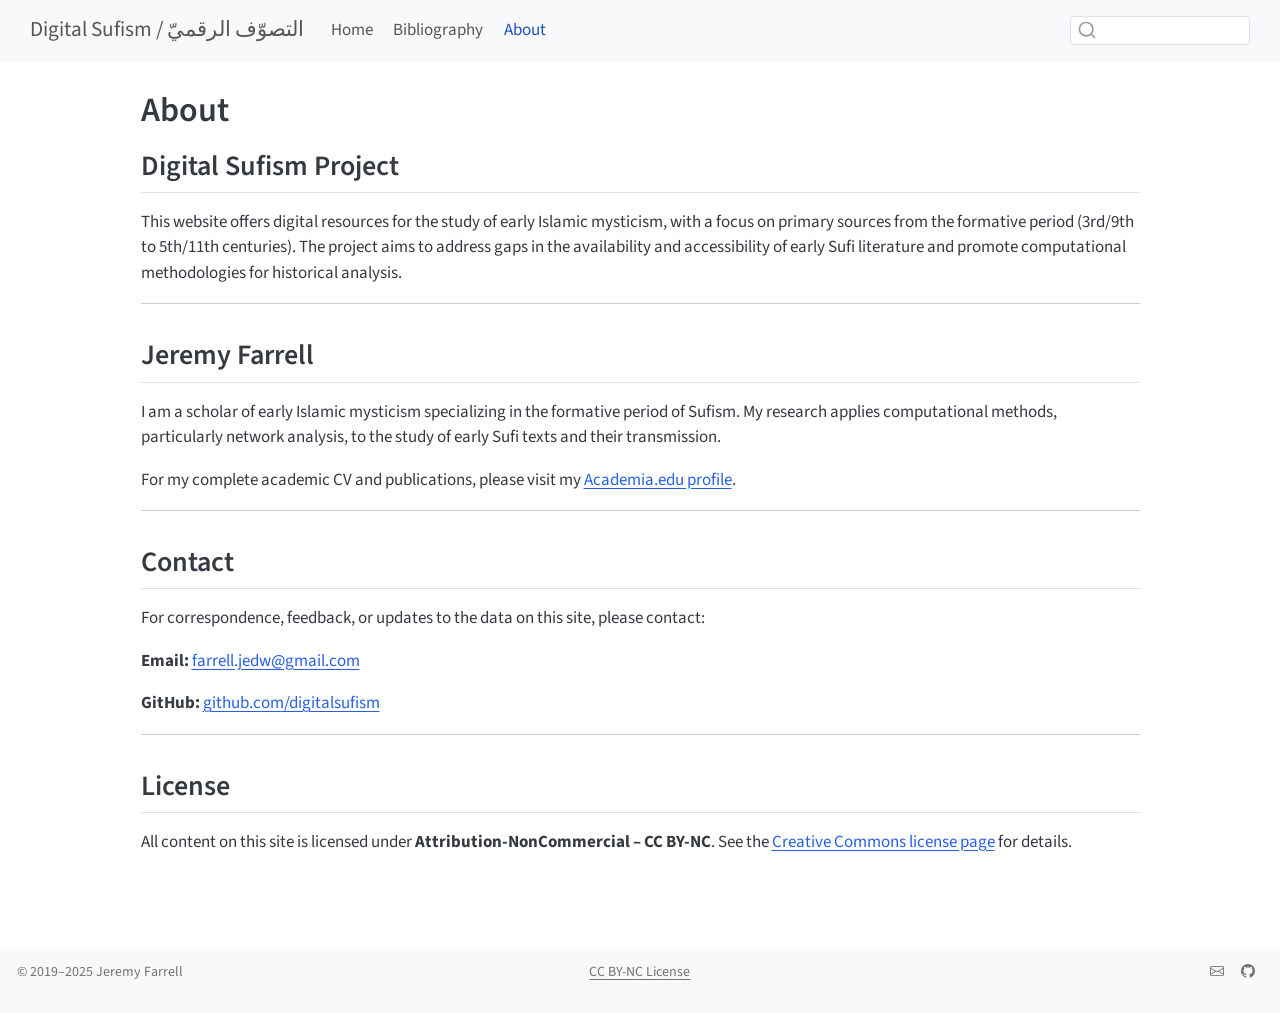
==== about.html @ 9f192f37 "Rebuild site with light theme and simplified navigation Major changes: - Switch to light theme (ligh" ====
<!DOCTYPE html>
<html xmlns="http://www.w3.org/1999/xhtml" lang="en" xml:lang="en"><head>

<meta charset="utf-8">
<meta name="generator" content="quarto-1.8.26">

<meta name="viewport" content="width=device-width, initial-scale=1.0, user-scalable=yes">


<title>About – Digital Sufism / التصوّف الرقميّ</title>
<style>
code{white-space: pre-wrap;}
span.smallcaps{font-variant: small-caps;}
div.columns{display: flex; gap: min(4vw, 1.5em);}
div.column{flex: auto; overflow-x: auto;}
div.hanging-indent{margin-left: 1.5em; text-indent: -1.5em;}
ul.task-list{list-style: none;}
ul.task-list li input[type="checkbox"] {
  width: 0.8em;
  margin: 0 0.8em 0.2em -1em; /* quarto-specific, see https://github.com/quarto-dev/quarto-cli/issues/4556 */ 
  vertical-align: middle;
}
</style>


<script src="site_libs/quarto-nav/quarto-nav.js"></script>
<script src="site_libs/quarto-nav/headroom.min.js"></script>
<script src="site_libs/clipboard/clipboard.min.js"></script>
<script src="site_libs/quarto-search/autocomplete.umd.js"></script>
<script src="site_libs/quarto-search/fuse.min.js"></script>
<script src="site_libs/quarto-search/quarto-search.js"></script>
<meta name="quarto:offset" content="./">
<link href="./img/sufi.png" rel="icon" type="image/png">
<script src="site_libs/quarto-html/quarto.js" type="module"></script>
<script src="site_libs/quarto-html/tabsets/tabsets.js" type="module"></script>
<script src="site_libs/quarto-html/axe/axe-check.js" type="module"></script>
<script src="site_libs/quarto-html/popper.min.js"></script>
<script src="site_libs/quarto-html/tippy.umd.min.js"></script>
<script src="site_libs/quarto-html/anchor.min.js"></script>
<link href="site_libs/quarto-html/tippy.css" rel="stylesheet">
<link href="site_libs/quarto-html/quarto-syntax-highlighting-587c61ba64f3a5504c4d52d930310e48.css" rel="stylesheet" id="quarto-text-highlighting-styles">
<script src="site_libs/bootstrap/bootstrap.min.js"></script>
<link href="site_libs/bootstrap/bootstrap-icons.css" rel="stylesheet">
<link href="site_libs/bootstrap/bootstrap-383c37534d0382b18cd8013145745c19.min.css" rel="stylesheet" append-hash="true" id="quarto-bootstrap" data-mode="light">
<script id="quarto-search-options" type="application/json">{
  "location": "navbar",
  "copy-button": false,
  "collapse-after": 3,
  "panel-placement": "end",
  "type": "textbox",
  "limit": 50,
  "keyboard-shortcut": [
    "f",
    "/",
    "s"
  ],
  "language": {
    "search-no-results-text": "No results",
    "search-matching-documents-text": "matching documents",
    "search-copy-link-title": "Copy link to search",
    "search-hide-matches-text": "Hide additional matches",
    "search-more-match-text": "more match in this document",
    "search-more-matches-text": "more matches in this document",
    "search-clear-button-title": "Clear",
    "search-text-placeholder": "",
    "search-detached-cancel-button-title": "Cancel",
    "search-submit-button-title": "Submit",
    "search-label": "Search"
  }
}</script>
<script async="" src="https://www.googletagmanager.com/gtag/js?id=G-FNJVMD1FQC"></script>

<script type="text/javascript">

window.dataLayer = window.dataLayer || [];
function gtag(){dataLayer.push(arguments);}
gtag('js', new Date());
gtag('config', 'G-FNJVMD1FQC', { 'anonymize_ip': true});
</script>


<link rel="stylesheet" href="styles.css">
</head>

<body class="nav-fixed fullcontent quarto-light">

<div id="quarto-search-results"></div>
  <header id="quarto-header" class="headroom fixed-top">
    <nav class="navbar navbar-expand-lg " data-bs-theme="dark">
      <div class="navbar-container container-fluid">
      <div class="navbar-brand-container mx-auto">
    <a class="navbar-brand" href="./index.html">
    <span class="navbar-title">Digital Sufism / التصوّف الرقميّ</span>
    </a>
  </div>
            <div id="quarto-search" class="" title="Search"></div>
          <button class="navbar-toggler" type="button" data-bs-toggle="collapse" data-bs-target="#navbarCollapse" aria-controls="navbarCollapse" role="menu" aria-expanded="false" aria-label="Toggle navigation" onclick="if (window.quartoToggleHeadroom) { window.quartoToggleHeadroom(); }">
  <span class="navbar-toggler-icon"></span>
</button>
          <div class="collapse navbar-collapse" id="navbarCollapse">
            <ul class="navbar-nav navbar-nav-scroll me-auto">
  <li class="nav-item">
    <a class="nav-link" href="./index.html"> 
<span class="menu-text">Home</span></a>
  </li>  
  <li class="nav-item">
    <a class="nav-link" href="./bibliography.html"> 
<span class="menu-text">Bibliography</span></a>
  </li>  
  <li class="nav-item">
    <a class="nav-link active" href="./about.html" aria-current="page"> 
<span class="menu-text">About</span></a>
  </li>  
</ul>
          </div> <!-- /navcollapse -->
            <div class="quarto-navbar-tools">
</div>
      </div> <!-- /container-fluid -->
    </nav>
</header>
<!-- content -->
<div id="quarto-content" class="quarto-container page-columns page-rows-contents page-layout-article page-navbar">
<!-- sidebar -->
<!-- margin-sidebar -->
    
<!-- main -->
<main class="content" id="quarto-document-content">

<header id="title-block-header" class="quarto-title-block default">
<div class="quarto-title">
<h1 class="title">About</h1>
</div>



<div class="quarto-title-meta">

    
  
    
  </div>
  


</header>


<section id="digital-sufism-project" class="level2">
<h2 class="anchored" data-anchor-id="digital-sufism-project">Digital Sufism Project</h2>
<p>This website offers digital resources for the study of early Islamic mysticism, with a focus on primary sources from the formative period (3rd/9th to 5th/11th centuries). The project aims to address gaps in the availability and accessibility of early Sufi literature and promote computational methodologies for historical analysis.</p>
<hr>
</section>
<section id="jeremy-farrell" class="level2">
<h2 class="anchored" data-anchor-id="jeremy-farrell">Jeremy Farrell</h2>
<p>I am a scholar of early Islamic mysticism specializing in the formative period of Sufism. My research applies computational methods, particularly network analysis, to the study of early Sufi texts and their transmission.</p>
<p>For my complete academic CV and publications, please visit my <a href="https://emory.academia.edu/JeremyFarrell/CurriculumVitae">Academia.edu profile</a>.</p>
<hr>
</section>
<section id="contact" class="level2">
<h2 class="anchored" data-anchor-id="contact">Contact</h2>
<p>For correspondence, feedback, or updates to the data on this site, please contact:</p>
<p><strong>Email:</strong> <a href="mailto:farrell.jedw@gmail.com">farrell.jedw@gmail.com</a></p>
<p><strong>GitHub:</strong> <a href="https://github.com/digitalsufism">github.com/digitalsufism</a></p>
<hr>
</section>
<section id="license" class="level2">
<h2 class="anchored" data-anchor-id="license">License</h2>
<p>All content on this site is licensed under <strong>Attribution-NonCommercial – CC BY-NC</strong>. See the <a href="https://creativecommons.org/licenses/">Creative Commons license page</a> for details.</p>


</section>

</main> <!-- /main -->
<script id="quarto-html-after-body" type="application/javascript">
  window.document.addEventListener("DOMContentLoaded", function (event) {
    const icon = "";
    const anchorJS = new window.AnchorJS();
    anchorJS.options = {
      placement: 'right',
      icon: icon
    };
    anchorJS.add('.anchored');
    const isCodeAnnotation = (el) => {
      for (const clz of el.classList) {
        if (clz.startsWith('code-annotation-')) {                     
          return true;
        }
      }
      return false;
    }
    const onCopySuccess = function(e) {
      // button target
      const button = e.trigger;
      // don't keep focus
      button.blur();
      // flash "checked"
      button.classList.add('code-copy-button-checked');
      var currentTitle = button.getAttribute("title");
      button.setAttribute("title", "Copied!");
      let tooltip;
      if (window.bootstrap) {
        button.setAttribute("data-bs-toggle", "tooltip");
        button.setAttribute("data-bs-placement", "left");
        button.setAttribute("data-bs-title", "Copied!");
        tooltip = new bootstrap.Tooltip(button, 
          { trigger: "manual", 
            customClass: "code-copy-button-tooltip",
            offset: [0, -8]});
        tooltip.show();    
      }
      setTimeout(function() {
        if (tooltip) {
          tooltip.hide();
          button.removeAttribute("data-bs-title");
          button.removeAttribute("data-bs-toggle");
          button.removeAttribute("data-bs-placement");
        }
        button.setAttribute("title", currentTitle);
        button.classList.remove('code-copy-button-checked');
      }, 1000);
      // clear code selection
      e.clearSelection();
    }
    const getTextToCopy = function(trigger) {
      const outerScaffold = trigger.parentElement.cloneNode(true);
      const codeEl = outerScaffold.querySelector('code');
      for (const childEl of codeEl.children) {
        if (isCodeAnnotation(childEl)) {
          childEl.remove();
        }
      }
      return codeEl.innerText;
    }
    const clipboard = new window.ClipboardJS('.code-copy-button:not([data-in-quarto-modal])', {
      text: getTextToCopy
    });
    clipboard.on('success', onCopySuccess);
    if (window.document.getElementById('quarto-embedded-source-code-modal')) {
      const clipboardModal = new window.ClipboardJS('.code-copy-button[data-in-quarto-modal]', {
        text: getTextToCopy,
        container: window.document.getElementById('quarto-embedded-source-code-modal')
      });
      clipboardModal.on('success', onCopySuccess);
    }
      var localhostRegex = new RegExp(/^(?:http|https):\/\/localhost\:?[0-9]*\//);
      var mailtoRegex = new RegExp(/^mailto:/);
        var filterRegex = new RegExp("https:\/\/digitalsufism\.github\.io");
      var isInternal = (href) => {
          return filterRegex.test(href) || localhostRegex.test(href) || mailtoRegex.test(href);
      }
      // Inspect non-navigation links and adorn them if external
     var links = window.document.querySelectorAll('a[href]:not(.nav-link):not(.navbar-brand):not(.toc-action):not(.sidebar-link):not(.sidebar-item-toggle):not(.pagination-link):not(.no-external):not([aria-hidden]):not(.dropdown-item):not(.quarto-navigation-tool):not(.about-link)');
      for (var i=0; i<links.length; i++) {
        const link = links[i];
        if (!isInternal(link.href)) {
          // undo the damage that might have been done by quarto-nav.js in the case of
          // links that we want to consider external
          if (link.dataset.originalHref !== undefined) {
            link.href = link.dataset.originalHref;
          }
            // target, if specified
            link.setAttribute("target", "_blank");
            if (link.getAttribute("rel") === null) {
              link.setAttribute("rel", "noopener");
            }
        }
      }
    function tippyHover(el, contentFn, onTriggerFn, onUntriggerFn) {
      const config = {
        allowHTML: true,
        maxWidth: 500,
        delay: 100,
        arrow: false,
        appendTo: function(el) {
            return el.parentElement;
        },
        interactive: true,
        interactiveBorder: 10,
        theme: 'quarto',
        placement: 'bottom-start',
      };
      if (contentFn) {
        config.content = contentFn;
      }
      if (onTriggerFn) {
        config.onTrigger = onTriggerFn;
      }
      if (onUntriggerFn) {
        config.onUntrigger = onUntriggerFn;
      }
      window.tippy(el, config); 
    }
    const noterefs = window.document.querySelectorAll('a[role="doc-noteref"]');
    for (var i=0; i<noterefs.length; i++) {
      const ref = noterefs[i];
      tippyHover(ref, function() {
        // use id or data attribute instead here
        let href = ref.getAttribute('data-footnote-href') || ref.getAttribute('href');
        try { href = new URL(href).hash; } catch {}
        const id = href.replace(/^#\/?/, "");
        const note = window.document.getElementById(id);
        if (note) {
          return note.innerHTML;
        } else {
          return "";
        }
      });
    }
    const xrefs = window.document.querySelectorAll('a.quarto-xref');
    const processXRef = (id, note) => {
      // Strip column container classes
      const stripColumnClz = (el) => {
        el.classList.remove("page-full", "page-columns");
        if (el.children) {
          for (const child of el.children) {
            stripColumnClz(child);
          }
        }
      }
      stripColumnClz(note)
      if (id === null || id.startsWith('sec-')) {
        // Special case sections, only their first couple elements
        const container = document.createElement("div");
        if (note.children && note.children.length > 2) {
          container.appendChild(note.children[0].cloneNode(true));
          for (let i = 1; i < note.children.length; i++) {
            const child = note.children[i];
            if (child.tagName === "P" && child.innerText === "") {
              continue;
            } else {
              container.appendChild(child.cloneNode(true));
              break;
            }
          }
          if (window.Quarto?.typesetMath) {
            window.Quarto.typesetMath(container);
          }
          return container.innerHTML
        } else {
          if (window.Quarto?.typesetMath) {
            window.Quarto.typesetMath(note);
          }
          return note.innerHTML;
        }
      } else {
        // Remove any anchor links if they are present
        const anchorLink = note.querySelector('a.anchorjs-link');
        if (anchorLink) {
          anchorLink.remove();
        }
        if (window.Quarto?.typesetMath) {
          window.Quarto.typesetMath(note);
        }
        if (note.classList.contains("callout")) {
          return note.outerHTML;
        } else {
          return note.innerHTML;
        }
      }
    }
    for (var i=0; i<xrefs.length; i++) {
      const xref = xrefs[i];
      tippyHover(xref, undefined, function(instance) {
        instance.disable();
        let url = xref.getAttribute('href');
        let hash = undefined; 
        if (url.startsWith('#')) {
          hash = url;
        } else {
          try { hash = new URL(url).hash; } catch {}
        }
        if (hash) {
          const id = hash.replace(/^#\/?/, "");
          const note = window.document.getElementById(id);
          if (note !== null) {
            try {
              const html = processXRef(id, note.cloneNode(true));
              instance.setContent(html);
            } finally {
              instance.enable();
              instance.show();
            }
          } else {
            // See if we can fetch this
            fetch(url.split('#')[0])
            .then(res => res.text())
            .then(html => {
              const parser = new DOMParser();
              const htmlDoc = parser.parseFromString(html, "text/html");
              const note = htmlDoc.getElementById(id);
              if (note !== null) {
                const html = processXRef(id, note);
                instance.setContent(html);
              } 
            }).finally(() => {
              instance.enable();
              instance.show();
            });
          }
        } else {
          // See if we can fetch a full url (with no hash to target)
          // This is a special case and we should probably do some content thinning / targeting
          fetch(url)
          .then(res => res.text())
          .then(html => {
            const parser = new DOMParser();
            const htmlDoc = parser.parseFromString(html, "text/html");
            const note = htmlDoc.querySelector('main.content');
            if (note !== null) {
              // This should only happen for chapter cross references
              // (since there is no id in the URL)
              // remove the first header
              if (note.children.length > 0 && note.children[0].tagName === "HEADER") {
                note.children[0].remove();
              }
              const html = processXRef(null, note);
              instance.setContent(html);
            } 
          }).finally(() => {
            instance.enable();
            instance.show();
          });
        }
      }, function(instance) {
      });
    }
        let selectedAnnoteEl;
        const selectorForAnnotation = ( cell, annotation) => {
          let cellAttr = 'data-code-cell="' + cell + '"';
          let lineAttr = 'data-code-annotation="' +  annotation + '"';
          const selector = 'span[' + cellAttr + '][' + lineAttr + ']';
          return selector;
        }
        const selectCodeLines = (annoteEl) => {
          const doc = window.document;
          const targetCell = annoteEl.getAttribute("data-target-cell");
          const targetAnnotation = annoteEl.getAttribute("data-target-annotation");
          const annoteSpan = window.document.querySelector(selectorForAnnotation(targetCell, targetAnnotation));
          const lines = annoteSpan.getAttribute("data-code-lines").split(",");
          const lineIds = lines.map((line) => {
            return targetCell + "-" + line;
          })
          let top = null;
          let height = null;
          let parent = null;
          if (lineIds.length > 0) {
              //compute the position of the single el (top and bottom and make a div)
              const el = window.document.getElementById(lineIds[0]);
              top = el.offsetTop;
              height = el.offsetHeight;
              parent = el.parentElement.parentElement;
            if (lineIds.length > 1) {
              const lastEl = window.document.getElementById(lineIds[lineIds.length - 1]);
              const bottom = lastEl.offsetTop + lastEl.offsetHeight;
              height = bottom - top;
            }
            if (top !== null && height !== null && parent !== null) {
              // cook up a div (if necessary) and position it 
              let div = window.document.getElementById("code-annotation-line-highlight");
              if (div === null) {
                div = window.document.createElement("div");
                div.setAttribute("id", "code-annotation-line-highlight");
                div.style.position = 'absolute';
                parent.appendChild(div);
              }
              div.style.top = top - 2 + "px";
              div.style.height = height + 4 + "px";
              div.style.left = 0;
              let gutterDiv = window.document.getElementById("code-annotation-line-highlight-gutter");
              if (gutterDiv === null) {
                gutterDiv = window.document.createElement("div");
                gutterDiv.setAttribute("id", "code-annotation-line-highlight-gutter");
                gutterDiv.style.position = 'absolute';
                const codeCell = window.document.getElementById(targetCell);
                const gutter = codeCell.querySelector('.code-annotation-gutter');
                gutter.appendChild(gutterDiv);
              }
              gutterDiv.style.top = top - 2 + "px";
              gutterDiv.style.height = height + 4 + "px";
            }
            selectedAnnoteEl = annoteEl;
          }
        };
        const unselectCodeLines = () => {
          const elementsIds = ["code-annotation-line-highlight", "code-annotation-line-highlight-gutter"];
          elementsIds.forEach((elId) => {
            const div = window.document.getElementById(elId);
            if (div) {
              div.remove();
            }
          });
          selectedAnnoteEl = undefined;
        };
          // Handle positioning of the toggle
      window.addEventListener(
        "resize",
        throttle(() => {
          elRect = undefined;
          if (selectedAnnoteEl) {
            selectCodeLines(selectedAnnoteEl);
          }
        }, 10)
      );
      function throttle(fn, ms) {
      let throttle = false;
      let timer;
        return (...args) => {
          if(!throttle) { // first call gets through
              fn.apply(this, args);
              throttle = true;
          } else { // all the others get throttled
              if(timer) clearTimeout(timer); // cancel #2
              timer = setTimeout(() => {
                fn.apply(this, args);
                timer = throttle = false;
              }, ms);
          }
        };
      }
        // Attach click handler to the DT
        const annoteDls = window.document.querySelectorAll('dt[data-target-cell]');
        for (const annoteDlNode of annoteDls) {
          annoteDlNode.addEventListener('click', (event) => {
            const clickedEl = event.target;
            if (clickedEl !== selectedAnnoteEl) {
              unselectCodeLines();
              const activeEl = window.document.querySelector('dt[data-target-cell].code-annotation-active');
              if (activeEl) {
                activeEl.classList.remove('code-annotation-active');
              }
              selectCodeLines(clickedEl);
              clickedEl.classList.add('code-annotation-active');
            } else {
              // Unselect the line
              unselectCodeLines();
              clickedEl.classList.remove('code-annotation-active');
            }
          });
        }
    const findCites = (el) => {
      const parentEl = el.parentElement;
      if (parentEl) {
        const cites = parentEl.dataset.cites;
        if (cites) {
          return {
            el,
            cites: cites.split(' ')
          };
        } else {
          return findCites(el.parentElement)
        }
      } else {
        return undefined;
      }
    };
    var bibliorefs = window.document.querySelectorAll('a[role="doc-biblioref"]');
    for (var i=0; i<bibliorefs.length; i++) {
      const ref = bibliorefs[i];
      const citeInfo = findCites(ref);
      if (citeInfo) {
        tippyHover(citeInfo.el, function() {
          var popup = window.document.createElement('div');
          citeInfo.cites.forEach(function(cite) {
            var citeDiv = window.document.createElement('div');
            citeDiv.classList.add('hanging-indent');
            citeDiv.classList.add('csl-entry');
            var biblioDiv = window.document.getElementById('ref-' + cite);
            if (biblioDiv) {
              citeDiv.innerHTML = biblioDiv.innerHTML;
            }
            popup.appendChild(citeDiv);
          });
          return popup.innerHTML;
        });
      }
    }
  });
  </script>
</div> <!-- /content -->
<footer class="footer">
  <div class="nav-footer">
    <div class="nav-footer-left">
<p>© 2019–2025 Jeremy Farrell</p>
</div>   
    <div class="nav-footer-center">
<p><a href="https://creativecommons.org/licenses/">CC BY-NC License</a></p>
</div>
    <div class="nav-footer-right">
      <ul class="footer-items list-unstyled">
    <li class="nav-item compact">
    <a class="nav-link" href="mailto:farrell.jedw@gmail.com">
      <i class="bi bi-envelope" role="img" aria-label="Email">
</i> 
    </a>
  </li>  
    <li class="nav-item compact">
    <a class="nav-link" href="https://github.com/digitalsufism">
      <i class="bi bi-github" role="img" aria-label="GitHub">
</i> 
    </a>
  </li>  
</ul>
    </div>
  </div>
</footer>




</body></html>
---- site_libs/quarto-html/tippy.css ----
.tippy-box[data-animation=fade][data-state=hidden]{opacity:0}[data-tippy-root]{max-width:calc(100vw - 10px)}.tippy-box{position:relative;background-color:#333;color:#fff;border-radius:4px;font-size:14px;line-height:1.4;white-space:normal;outline:0;transition-property:transform,visibility,opacity}.tippy-box[data-placement^=top]>.tippy-arrow{bottom:0}.tippy-box[data-placement^=top]>.tippy-arrow:before{bottom:-7px;left:0;border-width:8px 8px 0;border-top-color:initial;transform-origin:center top}.tippy-box[data-placement^=bottom]>.tippy-arrow{top:0}.tippy-box[data-placement^=bottom]>.tippy-arrow:before{top:-7px;left:0;border-width:0 8px 8px;border-bottom-color:initial;transform-origin:center bottom}.tippy-box[data-placement^=left]>.tippy-arrow{right:0}.tippy-box[data-placement^=left]>.tippy-arrow:before{border-width:8px 0 8px 8px;border-left-color:initial;right:-7px;transform-origin:center left}.tippy-box[data-placement^=right]>.tippy-arrow{left:0}.tippy-box[data-placement^=right]>.tippy-arrow:before{left:-7px;border-width:8px 8px 8px 0;border-right-color:initial;transform-origin:center right}.tippy-box[data-inertia][data-state=visible]{transition-timing-function:cubic-bezier(.54,1.5,.38,1.11)}.tippy-arrow{width:16px;height:16px;color:#333}.tippy-arrow:before{content:"";position:absolute;border-color:transparent;border-style:solid}.tippy-content{position:relative;padding:5px 9px;z-index:1}
---- site_libs/quarto-html/quarto-syntax-highlighting-587c61ba64f3a5504c4d52d930310e48.css ----
/* quarto syntax highlight colors */
:root {
  --quarto-hl-ot-color: #003B4F;
  --quarto-hl-at-color: #657422;
  --quarto-hl-ss-color: #20794D;
  --quarto-hl-an-color: #5E5E5E;
  --quarto-hl-fu-color: #4758AB;
  --quarto-hl-st-color: #20794D;
  --quarto-hl-cf-color: #003B4F;
  --quarto-hl-op-color: #5E5E5E;
  --quarto-hl-er-color: #AD0000;
  --quarto-hl-bn-color: #AD0000;
  --quarto-hl-al-color: #AD0000;
  --quarto-hl-va-color: #111111;
  --quarto-hl-bu-color: inherit;
  --quarto-hl-ex-color: inherit;
  --quarto-hl-pp-color: #AD0000;
  --quarto-hl-in-color: #5E5E5E;
  --quarto-hl-vs-color: #20794D;
  --quarto-hl-wa-color: #5E5E5E;
  --quarto-hl-do-color: #5E5E5E;
  --quarto-hl-im-color: #00769E;
  --quarto-hl-ch-color: #20794D;
  --quarto-hl-dt-color: #AD0000;
  --quarto-hl-fl-color: #AD0000;
  --quarto-hl-co-color: #5E5E5E;
  --quarto-hl-cv-color: #5E5E5E;
  --quarto-hl-cn-color: #8f5902;
  --quarto-hl-sc-color: #5E5E5E;
  --quarto-hl-dv-color: #AD0000;
  --quarto-hl-kw-color: #003B4F;
}

/* other quarto variables */
:root {
  --quarto-font-monospace: SFMono-Regular, Menlo, Monaco, Consolas, "Liberation Mono", "Courier New", monospace;
}

/* syntax highlight based on Pandoc's rules */
pre > code.sourceCode > span {
  color: #003B4F;
}

code.sourceCode > span {
  color: #003B4F;
}

div.sourceCode,
div.sourceCode pre.sourceCode {
  color: #003B4F;
}

/* Normal */
code span {
  color: #003B4F;
}

/* Alert */
code span.al {
  color: #AD0000;
  font-style: inherit;
}

/* Annotation */
code span.an {
  color: #5E5E5E;
  font-style: inherit;
}

/* Attribute */
code span.at {
  color: #657422;
  font-style: inherit;
}

/* BaseN */
code span.bn {
  color: #AD0000;
  font-style: inherit;
}

/* BuiltIn */
code span.bu {
  font-style: inherit;
}

/* ControlFlow */
code span.cf {
  color: #003B4F;
  font-weight: bold;
  font-style: inherit;
}

/* Char */
code span.ch {
  color: #20794D;
  font-style: inherit;
}

/* Constant */
code span.cn {
  color: #8f5902;
  font-style: inherit;
}

/* Comment */
code span.co {
  color: #5E5E5E;
  font-style: inherit;
}

/* CommentVar */
code span.cv {
  color: #5E5E5E;
  font-style: italic;
}

/* Documentation */
code span.do {
  color: #5E5E5E;
  font-style: italic;
}

/* DataType */
code span.dt {
  color: #AD0000;
  font-style: inherit;
}

/* DecVal */
code span.dv {
  color: #AD0000;
  font-style: inherit;
}

/* Error */
code span.er {
  color: #AD0000;
  font-style: inherit;
}

/* Extension */
code span.ex {
  font-style: inherit;
}

/* Float */
code span.fl {
  color: #AD0000;
  font-style: inherit;
}

/* Function */
code span.fu {
  color: #4758AB;
  font-style: inherit;
}

/* Import */
code span.im {
  color: #00769E;
  font-style: inherit;
}

/* Information */
code span.in {
  color: #5E5E5E;
  font-style: inherit;
}

/* Keyword */
code span.kw {
  color: #003B4F;
  font-weight: bold;
  font-style: inherit;
}

/* Operator */
code span.op {
  color: #5E5E5E;
  font-style: inherit;
}

/* Other */
code span.ot {
  color: #003B4F;
  font-style: inherit;
}

/* Preprocessor */
code span.pp {
  color: #AD0000;
  font-style: inherit;
}

/* SpecialChar */
code span.sc {
  color: #5E5E5E;
  font-style: inherit;
}

/* SpecialString */
code span.ss {
  color: #20794D;
  font-style: inherit;
}

/* String */
code span.st {
  color: #20794D;
  font-style: inherit;
}

/* Variable */
code span.va {
  color: #111111;
  font-style: inherit;
}

/* VerbatimString */
code span.vs {
  color: #20794D;
  font-style: inherit;
}

/* Warning */
code span.wa {
  color: #5E5E5E;
  font-style: italic;
}

.prevent-inlining {
  content: "</";
}

/*# sourceMappingURL=2dce1cc6c82594539e1579de68416b47.css.map */
---- styles.css ----
/* Additional custom styles */

/* Smooth scrolling */
html {
  scroll-behavior: smooth;
}

/* Container max-width for better readability */
.container {
  max-width: 1200px;
  margin: 0 auto;
  padding: 0 1rem;
}

/* Grid utilities */
.row {
  display: flex;
  flex-wrap: wrap;
  margin: 0 -15px;
}

.col-lg-6, .col-lg-10, .col-md-12 {
  padding: 0 15px;
  width: 100%;
}

@media (min-width: 992px) {
  .col-lg-6 {
    flex: 0 0 50%;
    max-width: 50%;
  }

  .col-lg-10 {
    flex: 0 0 83.33%;
    max-width: 83.33%;
  }

  .offset-lg-1 {
    margin-left: 8.33%;
  }
}

/* Center text utility */
.text-center {
  text-align: center;
}

/* Feature sections */
.feature-dark {
  background-color: #212529;
  color: #f8f9fa;
}

/* Button styling */
.btn {
  display: inline-block;
  padding: 0.75rem 1.5rem;
  border-radius: 4px;
  text-decoration: none;
  transition: all 0.2s ease;
  font-weight: 500;
}

.btn-primary {
  background-color: #0d6efd;
  color: #fff;
  border: none;
}

.btn-primary:hover {
  background-color: #0b5ed7;
  transform: translateY(-2px);
  box-shadow: 0 4px 12px rgba(13, 110, 253, 0.3);
}

/* Observable JS overrides for dark theme */
.observablehq {
  --theme-foreground: #f8f9fa;
  --theme-background: #1a1d20;
  --theme-background-alt: #212529;
  --theme-foreground-alt: #adb5bd;
  --theme-foreground-muted: #6c757d;
  --theme-foreground-faint: #495057;
}

/* Ensure Arabic text renders properly */
[lang="ar"], .arabic {
  font-family: "Traditional Arabic", "Arabic Typesetting", "Geeza Pro", "Al Bayan", sans-serif;
  direction: rtl;
  text-align: right;
}
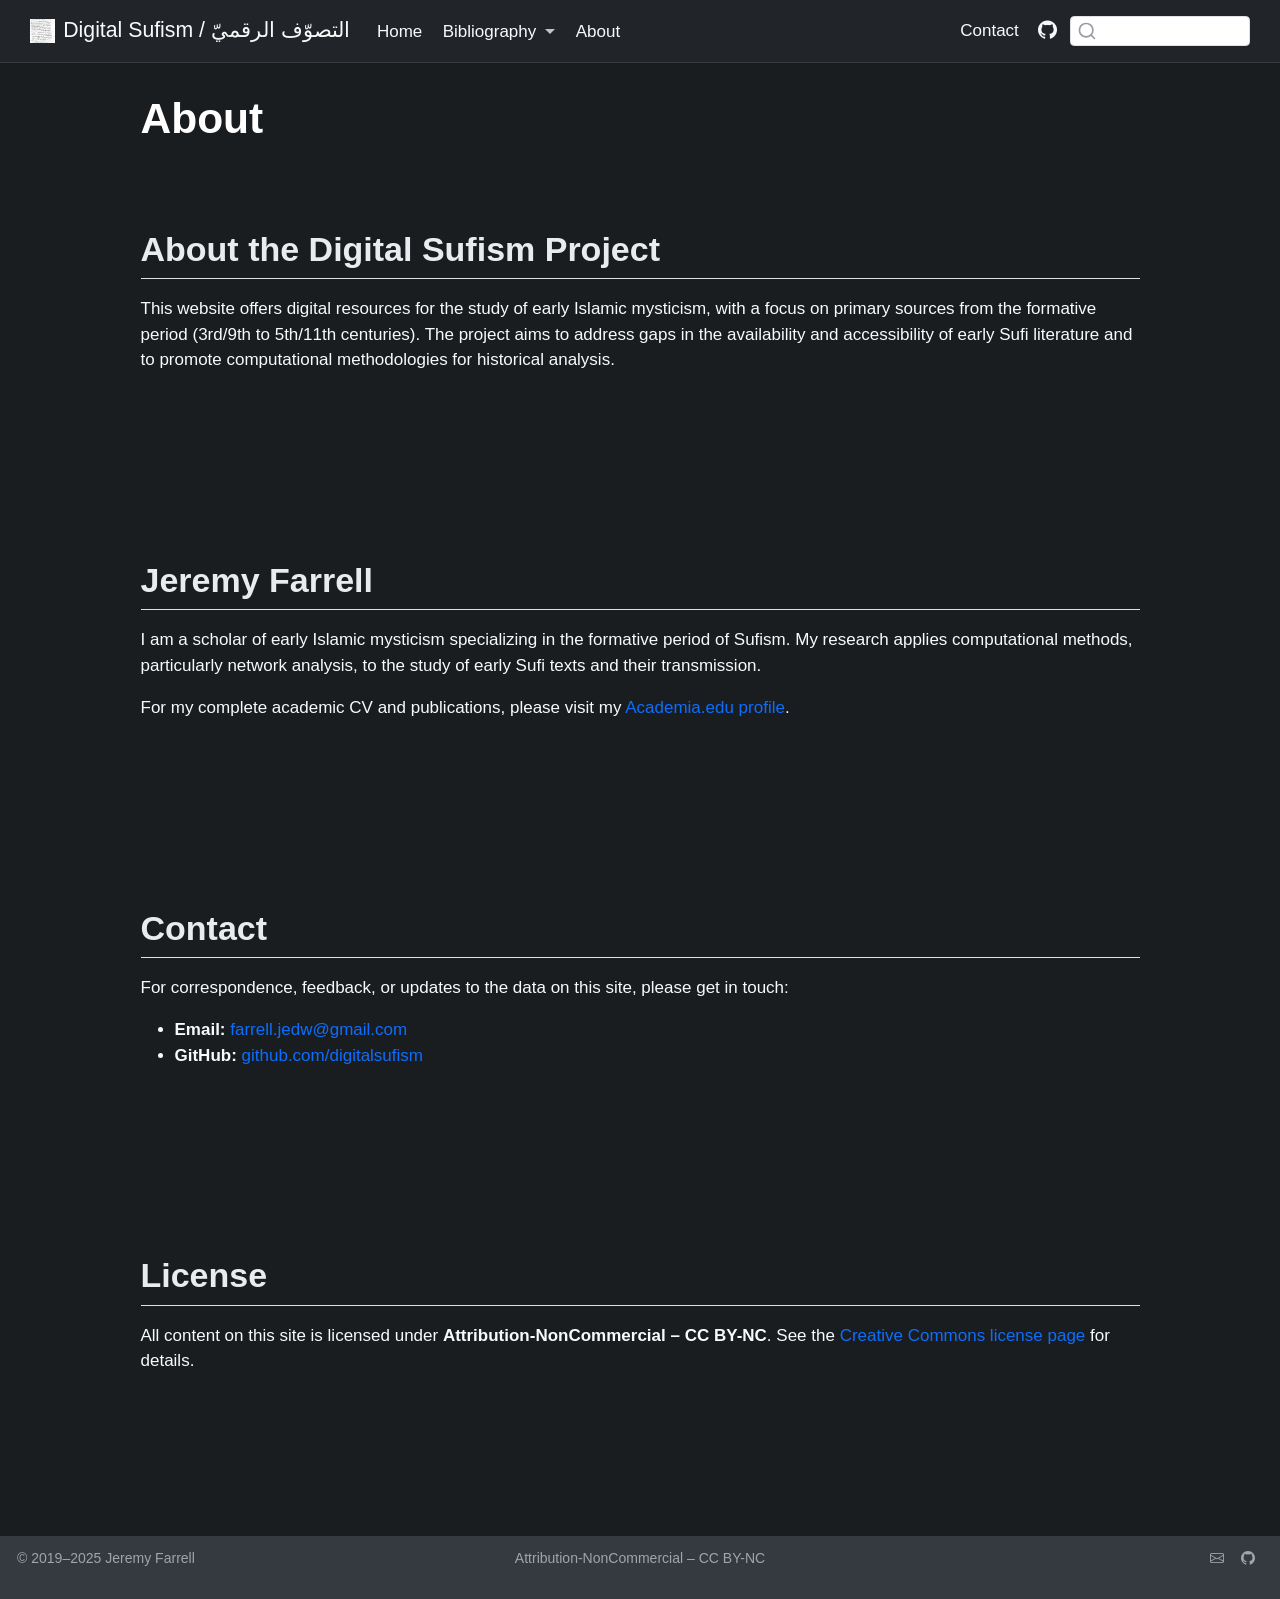
==== commit 0c3ca8b8: "Deploy: add Secondary Scholarship tab; reconcile site from main Rebuilt from the reconciled main sou" ====
--- a/about.html
+++ b/about.html
@@ -41,7 +41,7 @@
 <link href="site_libs/quarto-html/quarto-syntax-highlighting-587c61ba64f3a5504c4d52d930310e48.css" rel="stylesheet" id="quarto-text-highlighting-styles">
 <script src="site_libs/bootstrap/bootstrap.min.js"></script>
 <link href="site_libs/bootstrap/bootstrap-icons.css" rel="stylesheet">
-<link href="site_libs/bootstrap/bootstrap-383c37534d0382b18cd8013145745c19.min.css" rel="stylesheet" append-hash="true" id="quarto-bootstrap" data-mode="light">
+<link href="site_libs/bootstrap/bootstrap-97fc206f45a02d5d8d95d25e5958bedf.min.css" rel="stylesheet" append-hash="true" id="quarto-bootstrap" data-mode="light">
 <script id="quarto-search-options" type="application/json">{
   "location": "navbar",
   "copy-button": false,
@@ -68,14 +68,19 @@
     "search-label": "Search"
   }
 }</script>
-<script async="" src="https://www.googletagmanager.com/gtag/js?id=G-FNJVMD1FQC"></script>
 
 <script type="text/javascript">
 
-window.dataLayer = window.dataLayer || [];
-function gtag(){dataLayer.push(arguments);}
-gtag('js', new Date());
-gtag('config', 'G-FNJVMD1FQC', { 'anonymize_ip': true});
+(function(i,s,o,g,r,a,m){i['GoogleAnalyticsObject']=r;i[r]=i[r]||function(){
+  (i[r].q=i[r].q||[]).push(arguments)},i[r].l=1*new Date();a=s.createElement(o),
+  m=s.getElementsByTagName(o)[0];a.async=1;a.src=g;m.parentNode.insertBefore(a,m)
+  })(window,document,'script','https://www.google-analytics.com/analytics.js','ga');
+ga('create', 'UA-140121905-1', 'auto');
+
+ga('send', {
+  hitType: 'pageview',
+  'anonymizeIp': true,
+});
 </script>
 
 
@@ -89,6 +94,10 @@
     <nav class="navbar navbar-expand-lg " data-bs-theme="dark">
       <div class="navbar-container container-fluid">
       <div class="navbar-brand-container mx-auto">
+    <a href="./index.html" class="navbar-brand navbar-brand-logo">
+    <img src="./img/sufi.png" alt="" class="navbar-logo light-content">
+    <img src="./img/sufi.png" alt="" class="navbar-logo dark-content">
+    </a>
     <a class="navbar-brand" href="./index.html">
     <span class="navbar-title">Digital Sufism / التصوّف الرقميّ</span>
     </a>
@@ -103,13 +112,35 @@
     <a class="nav-link" href="./index.html"> 
 <span class="menu-text">Home</span></a>
   </li>  
-  <li class="nav-item">
-    <a class="nav-link" href="./bibliography.html"> 
-<span class="menu-text">Bibliography</span></a>
-  </li>  
+  <li class="nav-item dropdown ">
+    <a class="nav-link dropdown-toggle" href="#" id="nav-menu-bibliography" role="link" data-bs-toggle="dropdown" aria-expanded="false">
+ <span class="menu-text">Bibliography</span>
+    </a>
+    <ul class="dropdown-menu" aria-labelledby="nav-menu-bibliography">    
+        <li>
+    <a class="dropdown-item" href="./bibliography.html">
+ <span class="dropdown-text">Primary Sources</span></a>
+  </li>  
+        <li>
+    <a class="dropdown-item" href="./secondary.html">
+ <span class="dropdown-text">Secondary Scholarship</span></a>
+  </li>  
+    </ul>
+  </li>
   <li class="nav-item">
     <a class="nav-link active" href="./about.html" aria-current="page"> 
 <span class="menu-text">About</span></a>
+  </li>  
+</ul>
+            <ul class="navbar-nav navbar-nav-scroll ms-auto">
+  <li class="nav-item">
+    <a class="nav-link" href="mailto:farrell.jedw@gmail.com"> 
+<span class="menu-text">Contact</span></a>
+  </li>  
+  <li class="nav-item compact">
+    <a class="nav-link" href="https://github.com/digitalsufism"> <i class="bi bi-github" role="img" aria-label="GitHub">
+</i> 
+<span class="menu-text"></span></a>
   </li>  
 </ul>
           </div> <!-- /navcollapse -->
@@ -145,27 +176,26 @@
 </header>
 
 
-<section id="digital-sufism-project" class="level2">
-<h2 class="anchored" data-anchor-id="digital-sufism-project">Digital Sufism Project</h2>
-<p>This website offers digital resources for the study of early Islamic mysticism, with a focus on primary sources from the formative period (3rd/9th to 5th/11th centuries). The project aims to address gaps in the availability and accessibility of early Sufi literature and promote computational methodologies for historical analysis.</p>
-<hr>
+<section id="about-the-digital-sufism-project" class="level2">
+<h2 class="anchored" data-anchor-id="about-the-digital-sufism-project">About the Digital Sufism Project</h2>
+<p>This website offers digital resources for the study of early Islamic mysticism, with a focus on primary sources from the formative period (3rd/9th to 5th/11th centuries). The project aims to address gaps in the availability and accessibility of early Sufi literature and to promote computational methodologies for historical analysis.</p>
 </section>
 <section id="jeremy-farrell" class="level2">
 <h2 class="anchored" data-anchor-id="jeremy-farrell">Jeremy Farrell</h2>
 <p>I am a scholar of early Islamic mysticism specializing in the formative period of Sufism. My research applies computational methods, particularly network analysis, to the study of early Sufi texts and their transmission.</p>
 <p>For my complete academic CV and publications, please visit my <a href="https://emory.academia.edu/JeremyFarrell/CurriculumVitae">Academia.edu profile</a>.</p>
-<hr>
 </section>
 <section id="contact" class="level2">
 <h2 class="anchored" data-anchor-id="contact">Contact</h2>
-<p>For correspondence, feedback, or updates to the data on this site, please contact:</p>
-<p><strong>Email:</strong> <a href="mailto:farrell.jedw@gmail.com">farrell.jedw@gmail.com</a></p>
-<p><strong>GitHub:</strong> <a href="https://github.com/digitalsufism">github.com/digitalsufism</a></p>
-<hr>
+<p>For correspondence, feedback, or updates to the data on this site, please get in touch:</p>
+<ul>
+<li><strong>Email:</strong> <a href="mailto:farrell.jedw@gmail.com">farrell.jedw@gmail.com</a></li>
+<li><strong>GitHub:</strong> <a href="https://github.com/digitalsufism">github.com/digitalsufism</a></li>
+</ul>
 </section>
 <section id="license" class="level2">
 <h2 class="anchored" data-anchor-id="license">License</h2>
-<p>All content on this site is licensed under <strong>Attribution-NonCommercial – CC BY-NC</strong>. See the <a href="https://creativecommons.org/licenses/">Creative Commons license page</a> for details.</p>
+<p>All content on this site is licensed under <strong>Attribution-NonCommercial – CC BY-NC</strong>. See the <a href="https://creativecommons.org/licenses/by-nc/4.0/">Creative Commons license page</a> for details.</p>
 
 
 </section>
@@ -583,7 +613,7 @@
 <p>© 2019–2025 Jeremy Farrell</p>
 </div>   
     <div class="nav-footer-center">
-<p><a href="https://creativecommons.org/licenses/">CC BY-NC License</a></p>
+<p><a href="https://creativecommons.org/licenses/">Attribution-NonCommercial – CC BY-NC</a></p>
 </div>
     <div class="nav-footer-right">
       <ul class="footer-items list-unstyled">
